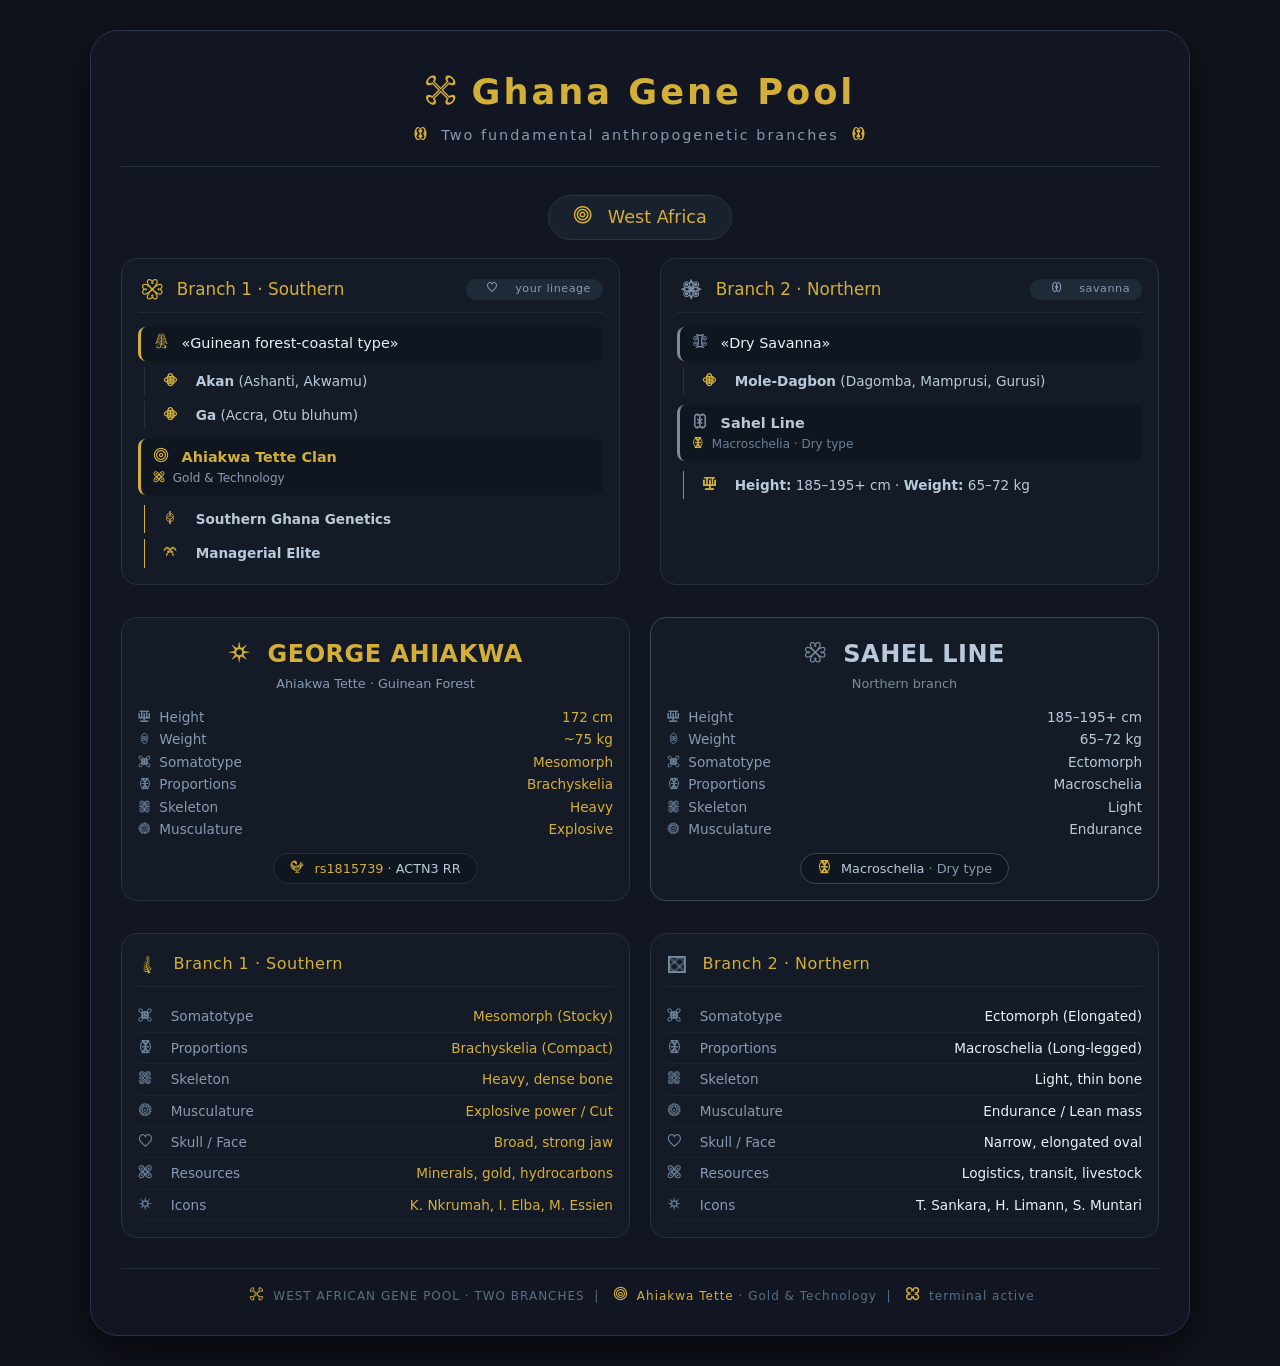
==== index.html @ cba843a7 "Create index.html" ====
<!DOCTYPE html>
<html lang="en">
<head>
    <meta charset="UTF-8" />
    <meta name="viewport" content="width=device-width, initial-scale=1.0" />
    <title>Ghana Gene Pool · Ahiakwa Clan</title>
    <!-- Adinkra Icons (CSS & Font) -->
    <link rel="stylesheet" href="https://ahiakwa.github.io/assets/adinkra-icons/css/icons.min.css" />
    <style>
        /* ----- RESET & BASE ----- */
        * {
            margin: 0;
            padding: 0;
            box-sizing: border-box;
        }

        /* Глобальное скрытие скроллбара */
        ::-webkit-scrollbar {
            display: none;
        }
        body {
            scrollbar-width: none; /* Firefox */
            -ms-overflow-style: none; /* IE/Edge */
        }

        body {
            background: #10131c;
            color: #cfdbe8;
            font-family: 'Inter', system-ui, -apple-system, sans-serif;
            display: flex;
            justify-content: center;
            align-items: center;
            min-height: 100vh;
            padding: 30px 20px;
            line-height: 1.5;
        }

        .container {
            max-width: 1100px;
            width: 100%;
            background: rgba(20, 25, 38, 0.7);
            backdrop-filter: blur(2px);
            border-radius: 28px;
            padding: 35px 30px 30px;
            border: 1px solid #2a334a;
            box-shadow: 0 15px 40px rgba(0, 0, 0, 0.6);
        }

        /* ----- TYPOGRAPHY ----- */
        h1, h2, h3 {
            font-weight: 400;
            letter-spacing: 0.5px;
        }

        .title {
            text-align: center;
            border-bottom: 1px solid #2a334a;
            padding-bottom: 20px;
            margin-bottom: 28px;
        }

        .title h1 {
            font-size: 2.2rem;
            font-weight: 600;
            color: #d4af37;
            letter-spacing: 3px;
        }

        .title h1 .adk {
            color: #d4af37;
            margin-right: 12px;
            font-size: 2rem;
        }

        .title .sub {
            display: block;
            font-size: 0.9rem;
            color: #8899b3;
            margin-top: 6px;
            letter-spacing: 2px;
        }

        .title .sub .adk {
            color: #d4af37;
            margin: 0 6px;
        }

        /* ----- TREE (FLEX) ----- */
        .tree {
            display: flex;
            flex-direction: column;
            align-items: center;
            margin-bottom: 32px;
        }

        .tree-root {
            font-size: 1.1rem;
            font-weight: 500;
            color: #d4af37;
            background: #1a212e;
            padding: 8px 24px;
            border-radius: 40px;
            border: 1px solid #2a334a;
            margin-bottom: 18px;
        }

        .tree-root .adk {
            margin-right: 10px;
            font-size: 1.2rem;
        }

        .branches {
            display: flex;
            flex-wrap: wrap;
            justify-content: center;
            gap: 25px 40px;
            width: 100%;
        }

        .branch {
            flex: 1 1 280px;
            min-width: 220px;
            background: #141b26;
            border-radius: 16px;
            padding: 18px 16px 16px;
            border: 1px solid #26303f;
            transition: border 0.2s;
        }

        .branch:hover {
            border-color: #d4af3760;
        }

        .branch-header {
            display: flex;
            align-items: center;
            gap: 10px;
            font-size: 1.05rem;
            font-weight: 500;
            color: #d4af37;
            border-bottom: 1px solid #1f2a38;
            padding-bottom: 10px;
            margin-bottom: 14px;
        }

        .branch-header .adk {
            font-size: 1.4rem;
            width: 1.8rem;
            text-align: center;
            color: #d4af37;
        }

        .branch-header .badge {
            margin-left: auto;
            font-size: 0.7rem;
            background: #1f2a38;
            padding: 2px 12px;
            border-radius: 20px;
            color: #8899b3;
            font-weight: 300;
            letter-spacing: 0.5px;
        }

        .branch-header .badge .adk {
            font-size: 0.7rem;
            margin-right: 4px;
            color: #8899b3;
        }

        .branch-content {
            display: flex;
            flex-direction: column;
            gap: 6px;
            font-size: 0.9rem;
        }

        .branch-content .clan {
            background: #10161f;
            padding: 6px 12px;
            border-radius: 8px;
            border-left: 3px solid #d4af37;
            font-weight: 500;
            color: #eaf0f6;
        }

        .branch-content .clan .adk {
            color: #d4af37;
            margin-right: 8px;
            font-size: 1rem;
        }

        .branch-content .clan small {
            display: block;
            font-weight: 300;
            color: #8899b3;
            font-size: 0.8rem;
            margin-top: 2px;
        }

        .branch-content .subclan {
            padding-left: 18px;
            border-left: 1px solid #26303f;
            margin-left: 6px;
            padding-top: 4px;
            padding-bottom: 4px;
            font-size: 0.85rem;
            color: #b9c9db;
        }

        .branch-content .subclan .adk {
            color: #d4af37;
            width: 1.4rem;
            margin-right: 6px;
            font-size: 0.9rem;
        }

        .branch-content .highlight-block {
            background: #10161f;
            padding: 8px 12px;
            border-radius: 8px;
            border-left: 3px solid #d4af37;
            margin: 4px 0;
        }

        .branch-content .highlight-block .adk {
            color: #d4af37;
            margin-right: 8px;
            font-size: 1rem;
        }

        .branch-content .highlight-block strong {
            color: #d4af37;
        }

        .branch-content .highlight-block .sub {
            font-size: 0.75rem;
            color: #8899b3;
        }

        .branch-content .highlight-block .sub .adk {
            font-size: 0.75rem;
            margin-right: 4px;
        }

        /* ----- GEORGE BLOCK (TWO CARDS) ----- */
        .george-row {
            display: flex;
            flex-wrap: wrap;
            gap: 20px;
            margin: 28px 0 32px;
        }

        .george-card {
            flex: 1 1 220px;
            background: #141b26;
            border-radius: 16px;
            padding: 18px 16px 16px;
            border: 1px solid #26303f;
            transition: border 0.2s;
            text-align: center;
        }

        .george-card:hover {
            border-color: #d4af3760;
        }

        .george-card .name {
            font-size: 1.5rem;
            font-weight: 600;
            color: #d4af37;
            letter-spacing: 0.5px;
        }

        .george-card .name .adk {
            margin-right: 8px;
            font-size: 1.4rem;
        }

        .george-card .lineage {
            font-size: 0.8rem;
            color: #8899b3;
            margin-top: 2px;
        }

        .george-card .stats {
            margin-top: 14px;
            display: grid;
            grid-template-columns: 1fr 1fr;
            gap: 2px 10px;
            font-size: 0.85rem;
            text-align: left;
        }

        .george-card .stats .label {
            color: #8899b3;
        }

        .george-card .stats .label .adk {
            margin-right: 4px;
            font-size: 0.8rem;
            color: #6a7f98;
        }

        .george-card .stats .value {
            color: #eaf0f6;
            text-align: right;
            font-weight: 500;
        }

        .george-card .stats .value.gold {
            color: #d4af37;
        }

        .george-card .genetic {
            margin-top: 14px;
            background: #10161f;
            border-radius: 30px;
            padding: 5px 16px;
            display: inline-block;
            font-size: 0.8rem;
            border: 1px solid #26303f;
            color: #b9c9db;
        }

        .george-card .genetic .adk {
            color: #d4af37;
            margin-right: 6px;
            font-size: 0.9rem;
        }

        .george-card .genetic strong {
            color: #d4af37;
            font-weight: 500;
        }

        /* ----- COMPARISON MATRIX ----- */
        .comparison {
            display: grid;
            grid-template-columns: 1fr 1fr;
            gap: 20px;
            margin-top: 6px;
        }

        .comp-col {
            background: #141b26;
            border-radius: 16px;
            padding: 18px 16px 16px;
            border: 1px solid #26303f;
        }

        .comp-col h3 {
            font-size: 1rem;
            font-weight: 500;
            color: #d4af37;
            border-bottom: 1px solid #1f2a38;
            padding-bottom: 10px;
            margin-bottom: 14px;
            display: flex;
            align-items: center;
            gap: 10px;
        }

        .comp-col h3 .adk {
            font-size: 1.2rem;
            width: 1.6rem;
        }

        .comp-row {
            display: flex;
            justify-content: space-between;
            padding: 5px 0;
            font-size: 0.85rem;
            border-bottom: 1px solid #1a222e;
        }

        .comp-row .tag {
            color: #8899b3;
        }

        .comp-row .tag .adk {
            width: 1.4rem;
            margin-right: 6px;
            font-size: 0.9rem;
            color: #6a7f98;
        }

        .comp-row .val {
            color: #eaf0f6;
            font-weight: 450;
        }

        .comp-row .val.gold {
            color: #d4af37;
        }

        /* ----- FOOTER ----- */
        .footer {
            margin-top: 30px;
            text-align: center;
            font-size: 0.75rem;
            color: #5a6f86;
            border-top: 1px solid #1f2a38;
            padding-top: 18px;
            letter-spacing: 1px;
        }

        .footer .adk {
            color: #d4af37;
            margin: 0 4px;
            font-size: 0.9rem;
        }

        .footer .highlight {
            color: #d4af37;
        }

        .footer .highlight .adk {
            margin-right: 4px;
        }

        /* ----- RESPONSIVE ----- */
        @media (max-width: 700px) {
            .container {
                padding: 20px 15px;
            }
            .title h1 {
                font-size: 1.6rem;
            }
            .branches {
                flex-direction: column;
                align-items: center;
            }
            .branch {
                width: 100%;
                max-width: 400px;
            }
            .comparison {
                grid-template-columns: 1fr;
            }
            .george-row {
                flex-direction: column;
                align-items: center;
            }
            .george-card {
                width: 100%;
                max-width: 360px;
            }
        }

        @media (max-width: 480px) {
            .title h1 {
                font-size: 1.3rem;
            }
            .branch-header {
                font-size: 0.95rem;
            }
        }
    </style>
</head>
<body>
    <div class="container">

        <!-- HEADER -->
        <div class="title">
            <h1>
                <i class="adk adk-nyame-nnwu-na-mawu"></i>Ghana Gene Pool
            </h1>
            <span class="sub">
                <i class="adk adk-nkonsonkonson"></i> Two fundamental anthropogenetic branches <i class="adk adk-nkonsonkonson"></i>
            </span>
        </div>

        <!-- TREE -->
        <div class="tree">
            <div class="tree-root"><i class="adk adk-adinkrahene"></i> West Africa</div>
            <div class="branches">
                <!-- Branch 1: Southern -->
                <div class="branch">
                    <div class="branch-header">
                        <i class="adk adk-nyame-dua" style="color:#d4af37;"></i> Branch 1 · Southern
                        <span class="badge"><i class="adk adk-akoma"></i> your lineage</span>
                    </div>
                    <div class="branch-content">
                        <div class="clan">
                            <i class="adk adk-aya"></i> «Guinean forest‑coastal type»
                        </div>
                        <div class="subclan">
                            <i class="adk adk-abusua-pa"></i> <strong>Akan</strong> (Ashanti, Akwamu)
                        </div>
                        <div class="subclan">
                            <i class="adk adk-abusua-pa"></i> <strong>Ga</strong> (Accra, Otu bluhum)
                        </div>
                        <div class="highlight-block">
                            <i class="adk adk-adinkrahene"></i> <strong>Ahiakwa Tette Clan</strong>
                            <div class="sub"><i class="adk adk-bese-saka"></i> Gold &amp; Technology</div>
                        </div>
                        <div class="subclan" style="border-left-color:#d4af37;">
                            <i class="adk adk-nyansapo"></i> <strong>Southern Ghana Genetics</strong>
                        </div>
                        <div class="subclan" style="border-left-color:#d4af37;">
                            <i class="adk adk-akofena"></i> <strong>Managerial Elite</strong>
                        </div>
                    </div>
                </div>

                <!-- Branch 2: Northern -->
                <div class="branch">
                    <div class="branch-header">
                        <i class="adk adk-esono-anantam" style="color:#7a8b9f;"></i> Branch 2 · Northern
                        <span class="badge"><i class="adk adk-nyame-biribi-wo-soro"></i> savanna</span>
                    </div>
                    <div class="branch-content">
                        <div class="clan" style="border-left-color:#7a8b9f;">
                            <i class="adk adk-tamfo-bebre" style="color:#7a8b9f;"></i> «Dry Savanna»
                        </div>
                        <div class="subclan">
                            <i class="adk adk-abusua-pa"></i> <strong>Mole‑Dagbon</strong> (Dagomba, Mamprusi, Gurusi)
                        </div>
                        <div class="highlight-block" style="border-left-color:#7a8b9f;">
                            <i class="adk adk-nante-yie" style="color:#7a8b9f;"></i> <strong style="color:#b9c9db;">Sahel Line</strong>
                            <div class="sub" style="color:#6a7f98;"><i class="adk adk-mmere-dane"></i> Macroschelia · Dry type</div>
                        </div>
                        <div class="subclan" style="border-left-color:#7a8b9f;">
                            <i class="adk adk-hwe-mu-dua"></i> <strong>Height:</strong> 185–195+ cm · <strong>Weight:</strong> 65–72 kg
                        </div>
                    </div>
                </div>
            </div>
        </div>

        <!-- GEORGE AHIAKWA + SAHEL LINE -->
        <div class="george-row">
            <div class="george-card">
                <div class="name"><i class="adk adk-nsoromma"></i> GEORGE AHIAKWA</div>
                <div class="lineage">Ahiakwa Tette · Guinean Forest</div>
                <div class="stats">
                    <span class="label"><i class="adk adk-hwe-mu-dua"></i> Height</span>
                    <span class="value gold">172 cm</span>
                    <span class="label"><i class="adk adk-asase-ye-duru"></i> Weight</span>
                    <span class="value gold">~75 kg</span>
                    <span class="label"><i class="adk adk-sunsum"></i> Somatotype</span>
                    <span class="value gold">Mesomorph</span>
                    <span class="label"><i class="adk adk-mmere-dane"></i> Proportions</span>
                    <span class="value gold">Brachyskelia</span>
                    <span class="label"><i class="adk adk-dwennimmen"></i> Skeleton</span>
                    <span class="value gold">Heavy</span>
                    <span class="label"><i class="adk adk-mako"></i> Musculature</span>
                    <span class="value gold">Explosive</span>
                </div>
                <div class="genetic">
                    <i class="adk adk-sankofa-one"></i> <strong>rs1815739</strong> · ACTN3 RR
                </div>
            </div>

            <div class="george-card" style="border-color:#3a465b;">
                <div class="name" style="color:#b9c9db;">
                    <i class="adk adk-nyame-dua" style="color:#7a8b9f;"></i> SAHEL LINE
                </div>
                <div class="lineage" style="color:#7a8b9f;">Northern branch</div>
                <div class="stats">
                    <span class="label"><i class="adk adk-hwe-mu-dua"></i> Height</span>
                    <span class="value" style="color:#b9c9db;">185–195+ cm</span>
                    <span class="label"><i class="adk adk-asase-ye-duru"></i> Weight</span>
                    <span class="value" style="color:#b9c9db;">65–72 kg</span>
                    <span class="label"><i class="adk adk-sunsum"></i> Somatotype</span>
                    <span class="value" style="color:#b9c9db;">Ectomorph</span>
                    <span class="label"><i class="adk adk-mmere-dane"></i> Proportions</span>
                    <span class="value" style="color:#b9c9db;">Macroschelia</span>
                    <span class="label"><i class="adk adk-dwennimmen"></i> Skeleton</span>
                    <span class="value" style="color:#b9c9db;">Light</span>
                    <span class="label"><i class="adk adk-mako"></i> Musculature</span>
                    <span class="value" style="color:#b9c9db;">Endurance</span>
                </div>
                <div class="genetic" style="border-color:#3a465b; color:#8899b3;">
                    <i class="adk adk-mmere-dane"></i> <strong style="color:#b9c9db;">Macroschelia</strong> · Dry type
                </div>
            </div>
        </div>

        <!-- COMPARISON MATRIX -->
        <div class="comparison">
            <div class="comp-col">
                <h3><i class="adk adk-nyame-nti" style="color:#d4af37;"></i> Branch 1 · Southern</h3>
                <div class="comp-row">
                    <span class="tag"><i class="adk adk-sunsum"></i> Somatotype</span>
                    <span class="val gold">Mesomorph (Stocky)</span>
                </div>
                <div class="comp-row">
                    <span class="tag"><i class="adk adk-mmere-dane"></i> Proportions</span>
                    <span class="val gold">Brachyskelia (Compact)</span>
                </div>
                <div class="comp-row">
                    <span class="tag"><i class="adk adk-dwennimmen"></i> Skeleton</span>
                    <span class="val gold">Heavy, dense bone</span>
                </div>
                <div class="comp-row">
                    <span class="tag"><i class="adk adk-mako"></i> Musculature</span>
                    <span class="val gold">Explosive power / Cut</span>
                </div>
                <div class="comp-row">
                    <span class="tag"><i class="adk adk-akoma"></i> Skull / Face</span>
                    <span class="val gold">Broad, strong jaw</span>
                </div>
                <div class="comp-row">
                    <span class="tag"><i class="adk adk-bese-saka"></i> Resources</span>
                    <span class="val gold">Minerals, gold, hydrocarbons</span>
                </div>
                <div class="comp-row">
                    <span class="tag"><i class="adk adk-nsoromma"></i> Icons</span>
                    <span class="val gold">K. Nkrumah, I. Elba, M. Essien</span>
                </div>
            </div>
            <div class="comp-col">
                <h3><i class="adk adk-nkyimu" style="color:#7a8b9f;"></i> Branch 2 · Northern</h3>
                <div class="comp-row">
                    <span class="tag"><i class="adk adk-sunsum"></i> Somatotype</span>
                    <span class="val">Ectomorph (Elongated)</span>
                </div>
                <div class="comp-row">
                    <span class="tag"><i class="adk adk-mmere-dane"></i> Proportions</span>
                    <span class="val">Macroschelia (Long‑legged)</span>
                </div>
                <div class="comp-row">
                    <span class="tag"><i class="adk adk-dwennimmen"></i> Skeleton</span>
                    <span class="val">Light, thin bone</span>
                </div>
                <div class="comp-row">
                    <span class="tag"><i class="adk adk-mako"></i> Musculature</span>
                    <span class="val">Endurance / Lean mass</span>
                </div>
                <div class="comp-row">
                    <span class="tag"><i class="adk adk-akoma"></i> Skull / Face</span>
                    <span class="val">Narrow, elongated oval</span>
                </div>
                <div class="comp-row">
                    <span class="tag"><i class="adk adk-bese-saka"></i> Resources</span>
                    <span class="val">Logistics, transit, livestock</span>
                </div>
                <div class="comp-row">
                    <span class="tag"><i class="adk adk-nsoromma"></i> Icons</span>
                    <span class="val">T. Sankara, H. Limann, S. Muntari</span>
                </div>
            </div>
        </div>

        <!-- FOOTER -->
        <div class="footer">
            <i class="adk adk-nyame-nnwu-na-mawu"></i> WEST AFRICAN GENE POOL · TWO BRANCHES &nbsp;|&nbsp;
            <span class="highlight"><i class="adk adk-adinkrahene"></i> Ahiakwa Tette</span> · Gold &amp; Technology &nbsp;|&nbsp;
            <i class="adk adk-agyindawuru"></i> terminal active
        </div>

    </div>
</body>
</html>
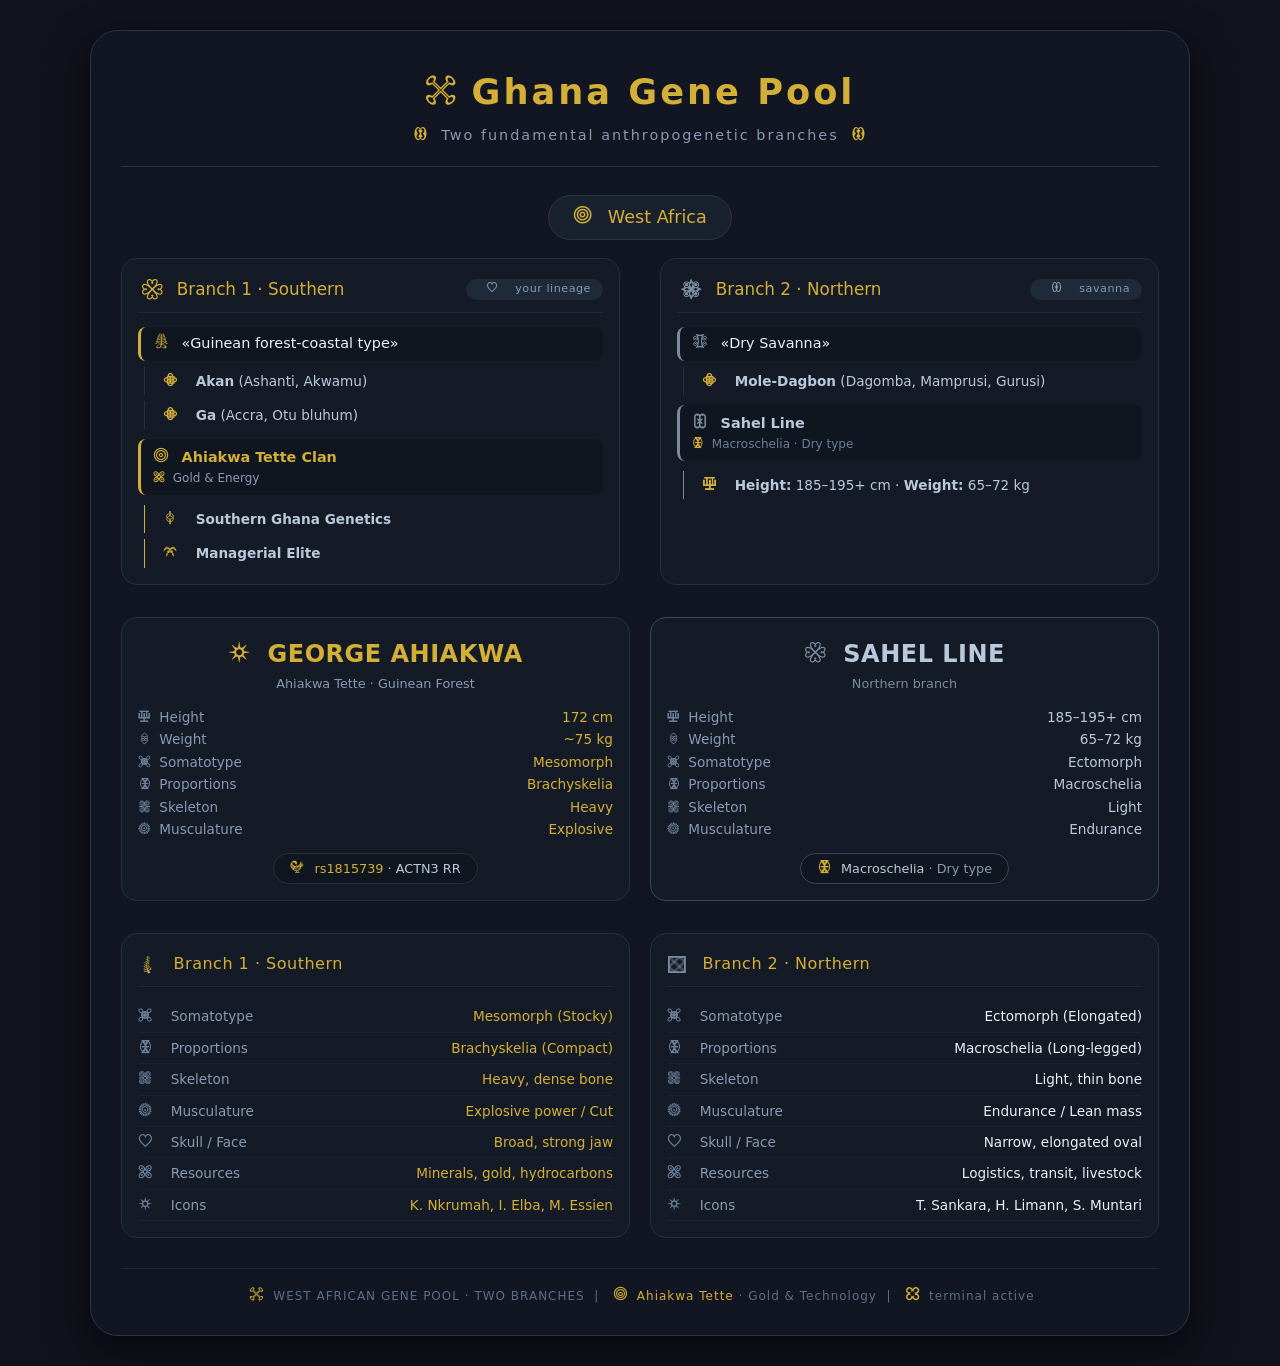
==== commit de34376c: "Update index.html" ====
--- a/index.html
+++ b/index.html
@@ -492,7 +492,7 @@
                         </div>
                         <div class="highlight-block">
                             <i class="adk adk-adinkrahene"></i> <strong>Ahiakwa Tette Clan</strong>
-                            <div class="sub"><i class="adk adk-bese-saka"></i> Gold &amp; Technology</div>
+                            <div class="sub"><i class="adk adk-bese-saka"></i> Gold &amp; Energy</div>
                         </div>
                         <div class="subclan" style="border-left-color:#d4af37;">
                             <i class="adk adk-nyansapo"></i> <strong>Southern Ghana Genetics</strong>
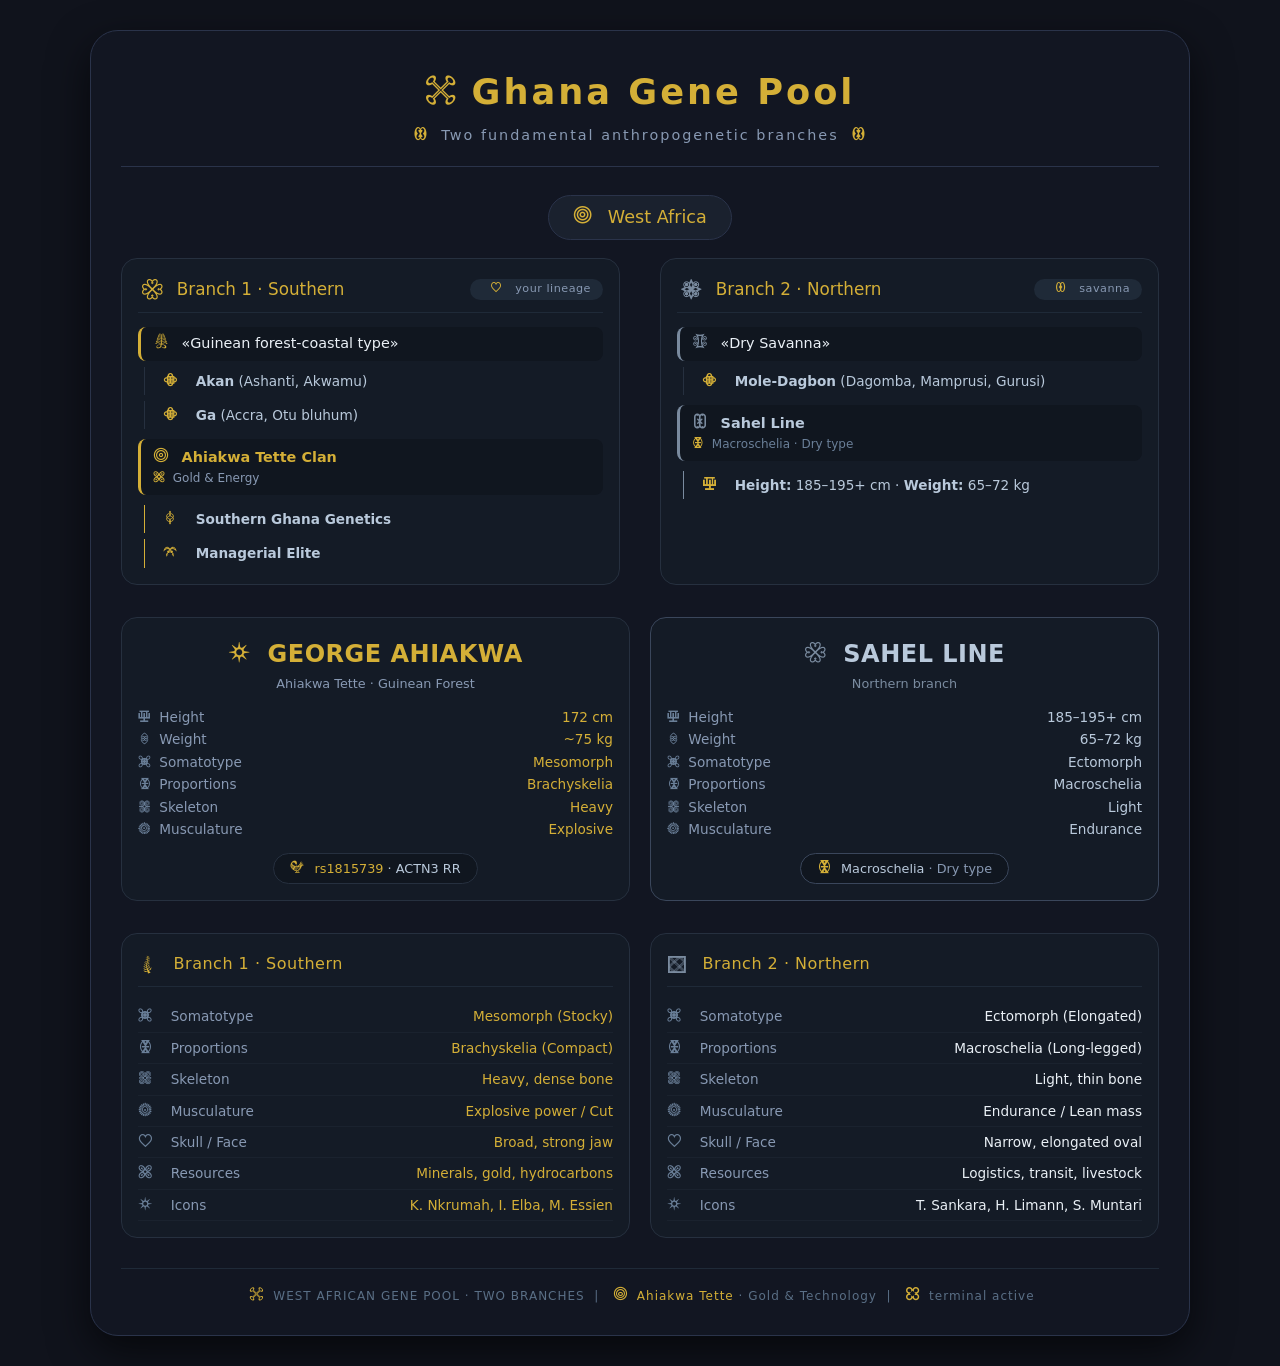
==== commit 5cf7ac5a: "Update index.html" ====
--- a/index.html
+++ b/index.html
@@ -163,7 +163,7 @@
 
         .branch-header .badge .adk {
             font-size: 0.7rem;
-            margin-right: 4px;
+       <!-- margin-right: 4px; -->
             color: #8899b3;
         }
 
